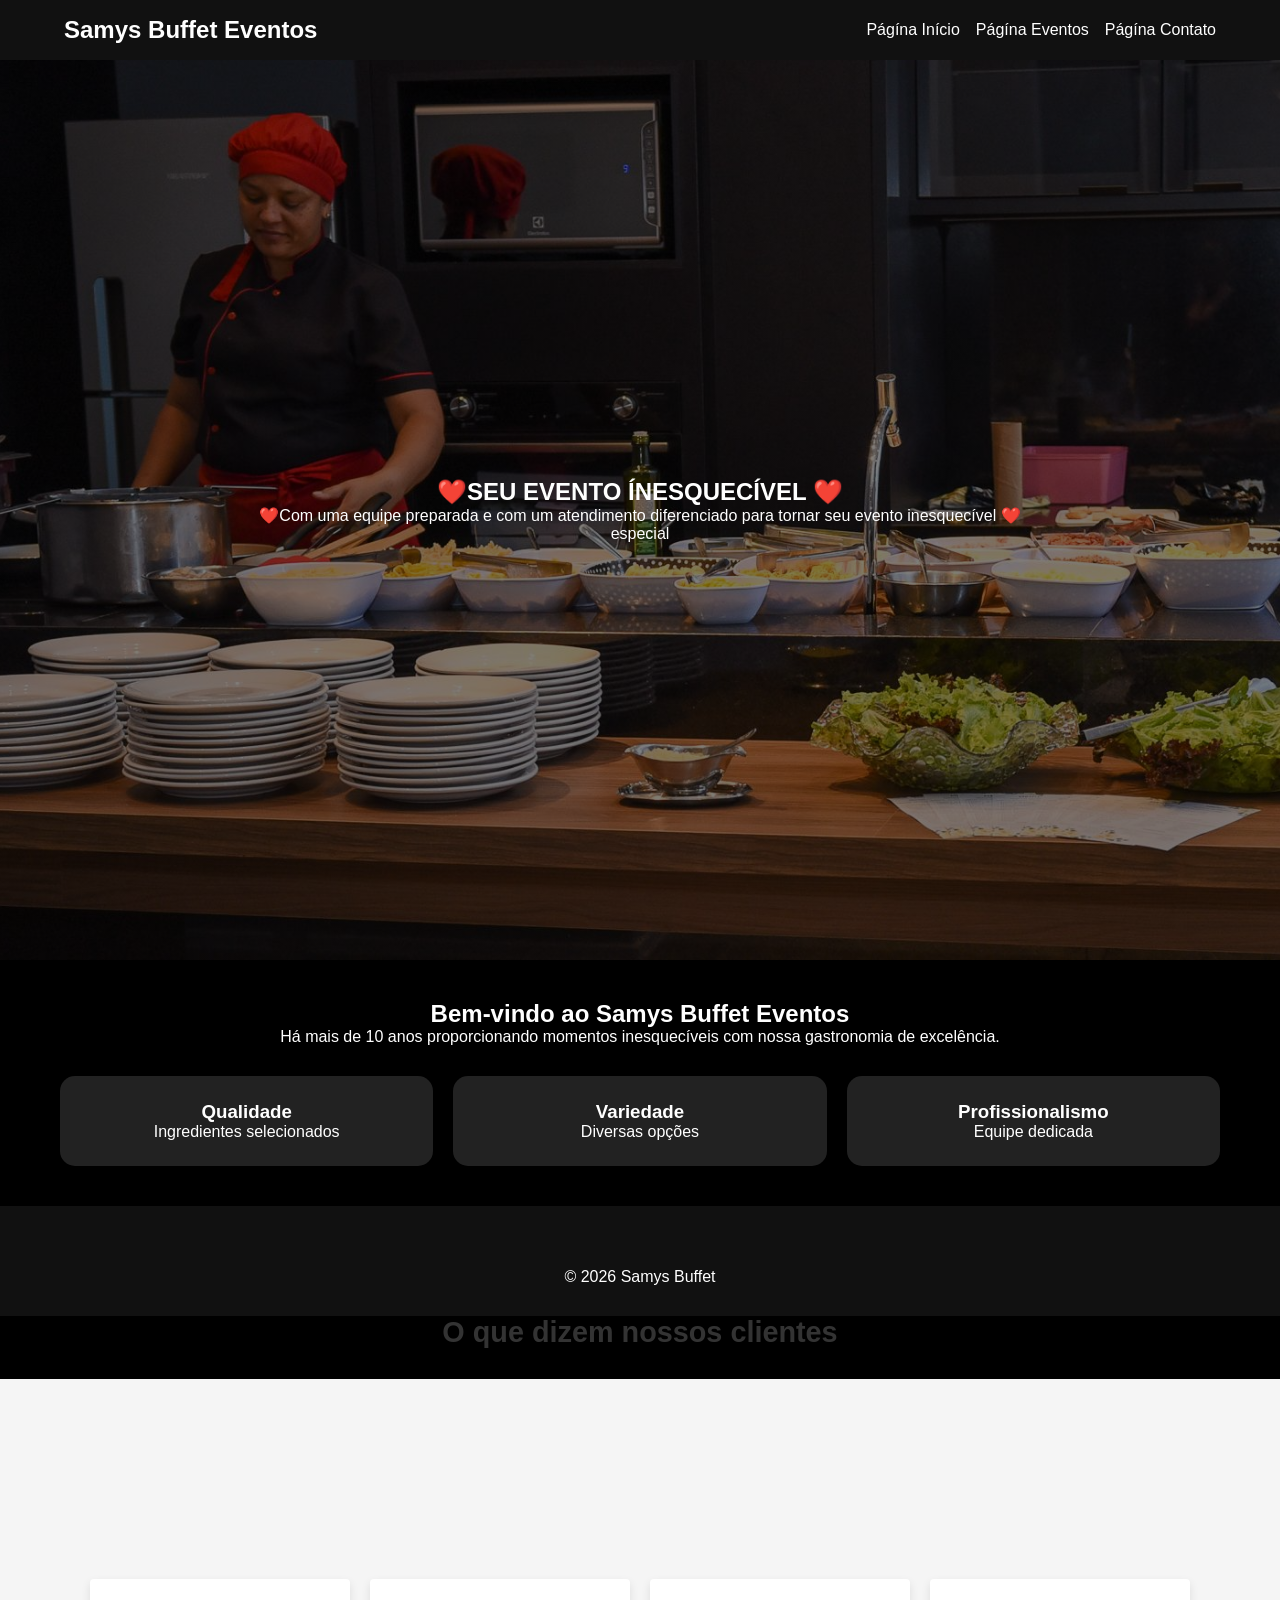
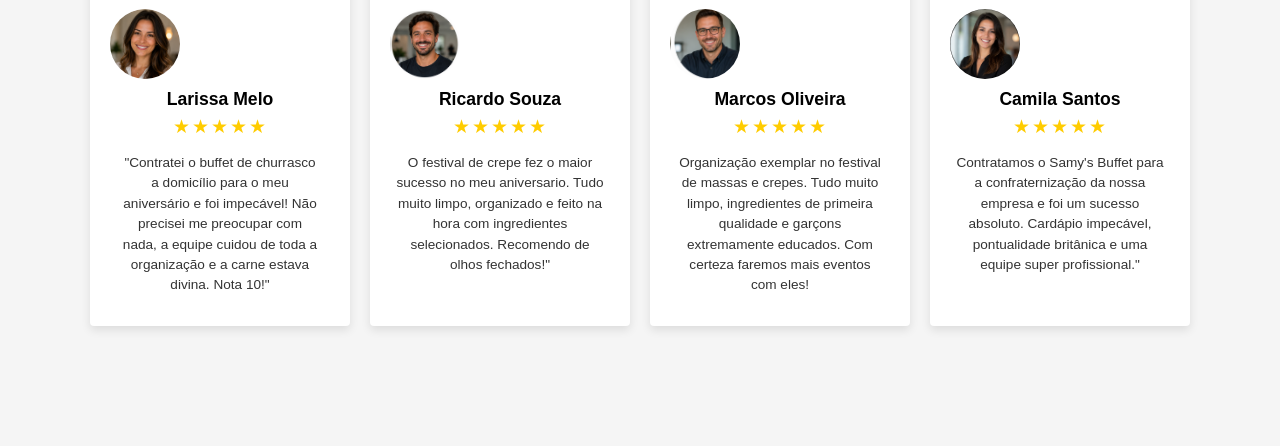
==== index.html @ 2ee200d0 "Ajuste tecnico" ====
<!DOCTYPE html>
<html lang="pt-BR">

<head>
    <meta charset="UTF-8">
    <meta name="viewport" content="width=device-width, initial-scale=1.0">
    <title>Samys Buffet Eventos - Início</title>
    <link rel="stylesheet" href="style.css">
</head>

<body>
    <header>
        <nav class="navbar">
            <div class="logo">
                <h1>Samys Buffet Eventos </h1>
            </div>
            <ul class="nav-links">
                <li><a href="index.html" class="active">Págína Início</a></li>
                <li><a href="servicos.html">Págína Eventos</a></li>
                <li><a href="contato.html">Págína Contato</a></li>
            </ul>
        </nav>
    </header>

    <main>
        <section class="hero">
            <div class="hero-content">
                <h2> ❤️SEU EVENTO ÍNESQUECÍVEL ❤️</h2>
                <p>❤️Com uma equipe preparada e com um atendimento diferenciado para tornar seu evento inesquecível ❤️
                    especial</p>
                <a href="contato.html" class="btn-primary"></a>
            </div>
        </section>

        <section class="about">
            <div class="container">

                <h2>Bem-vindo ao Samys Buffet Eventos</h2>

                <p style="text-align:center;">
                    Há mais de 10 anos proporcionando momentos inesquecíveis
                    com nossa gastronomia de excelência.
                </p>

                <div class="features">

                    <div class="feature">
                        <h3>Qualidade</h3>
                        <p>Ingredientes selecionados</p>
                    </div>

                    <div class="feature">
                        <h3>Variedade</h3>
                        <p>Diversas opções</p>
                    </div>

                    <div class="feature">
                        <h3>Profissionalismo</h3>
                        <p>Equipe dedicada</p>
                    </div>

                </div>

            </div>
        </section>


    </main>

    <footer>
        <div class="footer-content">


            <div class="footer-social">
                <a href="https://instagram.com/samysbuffet"><i class="fab fa-instagram"></i></a>
                <a href="https://wa.me/5511930700984"><i class="fab fa-whatsapp"></i></a>
            </div>
        </div>
        </div>
        <p style="margin-top: 2rem;">&copy; 2026 Samys Buffet</p>
    </footer>
    <section class="secao-depoimentos">
        <section class="secao-depoimentos">

            <!-- Frase alinhada no meio -->
            <h2 class="titulo-depoimentos">O que dizem nossos clientes</h2>

            <div class="container-depoimentos">
                <!-- Aqui dentro ficam os seus cartões (Matuê, Budah, Yunk Vino...) -->
            </div>
        </section>


        <div class="container-depoimentos">
            <!-- Depoimento 1 -->
            <section class="secao-depoimentos">


                <div class="container-depoimentos">
                    <!-- Depoimento 1 -->
                    <section class="secao-depoimentos">
                        <div class="container-depoimentos">

                            <!-- Card 1: Matuê -->
                            <div class="cartao-depoimento">
                                <img src="./image/cliente2 (2).png" alt="Larissa Melo" class="foto-cliente">
                                <p class="nome-cliente">Larissa Melo</p>
                                <div class="estrelas">★★★★★</div>
                                <blockquote>
                                    <blockquote>
                                        "Contratei o buffet de churrasco a domicílio para o meu aniversário e foi
                                        impecável! Não precisei me preocupar com nada, a equipe cuidou de toda a
                                        organização e a carne estava divina. Nota 10!"
                                    </blockquote>

                                </blockquote>
                            </div>

                            <!-- Card 2: Budah -->
                            <div class="cartao-depoimento">
                                <img src="./image/cliente1 (1).png" alt="Ricardo Souza" class="foto-cliente">
                                <p class="nome-cliente">Ricardo Souza</p>
                                <div class="estrelas">★★★★★</div>
                                <blockquote>
                                    O festival de crepe fez o maior sucesso no meu aniversario. Tudo muito limpo,
                                    organizado e feito na hora com ingredientes selecionados. Recomendo de olhos
                                    fechados!"
                                </blockquote>
                            </div>

                            <!-- Card 3: Yunk Vino -->
                            <div class="cartao-depoimento">
                                <img src="./image/cliente3 (3).png" alt="Marcos Oliveira" class="foto-cliente">
                                <p class="nome-cliente">Marcos Oliveira</p>
                                <div class="estrelas">★★★★★</div>
                                <blockquote>
                                    Organização exemplar no festival de massas e crepes. Tudo muito limpo, ingredientes
                                    de primeira qualidade e garçons extremamente educados. Com certeza faremos mais
                                    eventos com eles!
                                </blockquote>
                            </div>

                            <div class="cartao-depoimento">
                                <img src="./image/cliente4 (4).png" alt="Camila Santos" class="foto-cliente">
                                <p class="nome-cliente">Camila Santos</p>
                                <div class="estrelas">★★★★★</div>
                                <blockquote>
                                    Contratamos o Samy's Buffet para a confraternização  da nossa empresa e
                                    foi um sucesso absoluto. Cardápio impecável, pontualidade britânica e uma equipe
                                    super profissional."
                                </blockquote>
                            </div>


                        </div>
                    </section>


</body>

</html>
---- style.css ----
*{
    margin:0;
    padding:0;
    box-sizing:border-box;
}

html, body{
    width:100%;
    overflow-x:hidden;
    font-family:Arial, sans-serif;
    background:#000;
    color:#fff;
}

img{
    max-width:100%;
    height:auto;
    display:block;
}

/* NAVBAR */
.navbar{
    background:#111;
    padding:1rem 5%;
    display:flex;
    justify-content:space-between;
    align-items:center;
    flex-wrap:wrap;
}

.nav-links{
    display:flex;
    gap:1rem;
    list-style:none;
    flex-wrap:wrap;
}

/* HERO */
.hero{
    background:
    linear-gradient(rgba(0,0,0,.5), rgba(0,0,0,.5)),
    url('./img/foto2.jpg');

    background-size:cover;
    background-position:center;

    min-height:100vh;

    display:flex;
    align-items:center;
    justify-content:center;
    text-align:center;
    padding:60px 20px;
}

.hero-content{
    max-width:800px;
}

/* CONTAINER */
.container{
    max-width:1200px;
    margin:auto;
    padding:40px 20px;
    text-align:center;
}

/* FEATURES */
.features{
    display:grid;
    grid-template-columns:repeat(auto-fit, minmax(250px, 1fr));
    gap:20px;
    margin-top:30px;
}

.feature{
    background:#222;
    padding:25px;
    border-radius:15px;
    text-align:center;
    transition:0.3s;
}

.feature:hover{
    transform:translateY(-5px);
}

/* SOCIAL */
.social-section{
    padding:60px 20px;
    text-align:center;
}

/* FOOTER */
footer{
    background:#111;
    padding:30px;
    text-align:center;
}

.footer-content{
    display:grid;
    grid-template-columns:repeat(auto-fit, minmax(200px, 1fr));
    gap:20px;
    max-width:1200px;
    margin:auto;
}
.nav-links a{
    color:#ffffff;
    text-decoration:none;
}

/* quando já visitou o link */
.nav-links a:visited{
    color:#ffffff;
}

/* quando passa o mouse */
.nav-links a:hover{
    color:#bb0505;
}
.social-section a{
    color:#ffffff;
    text-decoration:none;
}

.social-section a:visited{
    color:#ffffff;
}

.social-section a:hover{
    color:#bb0505;
}
/* Container que alinha os 3 cards lado a lado */
.container-depoimentos {
  display: flex;
  justify-content: center;
  gap: 20px;
  flex-wrap: wrap;
  background-color: #f5f5f5; /* Fundo cinza claro igual ao da foto */
  padding: 40px 20px;
}

/* Estilo do Card Branco */
.cartao-depoimento {
  background-color: #ffffff;
  padding: 30px 20px;
  border-radius: 4px;
  box-shadow: 0 4px 10px rgba(0, 0, 0, 0.1); /* Sombra suave ao redor do card */
  width: 260px;
  text-align: center;
  font-family: sans-serif;
}

/* Foto Redonda */
.foto-cliente {
  width: 70px;
  height: 70px;
  border-radius: 50%;
  object-fit: cover;
  margin-bottom: 10px;
}

/* Nome do Cliente */
.nome-cliente {
  font-weight: bold;
  font-size: 1.1rem;
  margin: 5px 0;
  color: #000000;
}

/* Estrelas Amarelas */
.estrelas {
  color: #ffcc00; /* Cor dourada das estrelas */
  font-size: 1.2rem;
  margin-bottom: 15px;
  letter-spacing: 2px;
}

/* Texto do Depoimento */
blockquote {
  font-size: 0.85rem;
  color: #333333;
  line-height: 1.5;
  margin: 0;
  padding: 0 5px;
}
.titulo-depoimentos {
  text-align: center; /* Move o texto para o meio da tela */
  font-family: sans-serif;
  font-size: 1.8rem;
  color: #333333;
  margin-bottom: 30px; /* Cria um espaço entre a frase e os cartões */
}
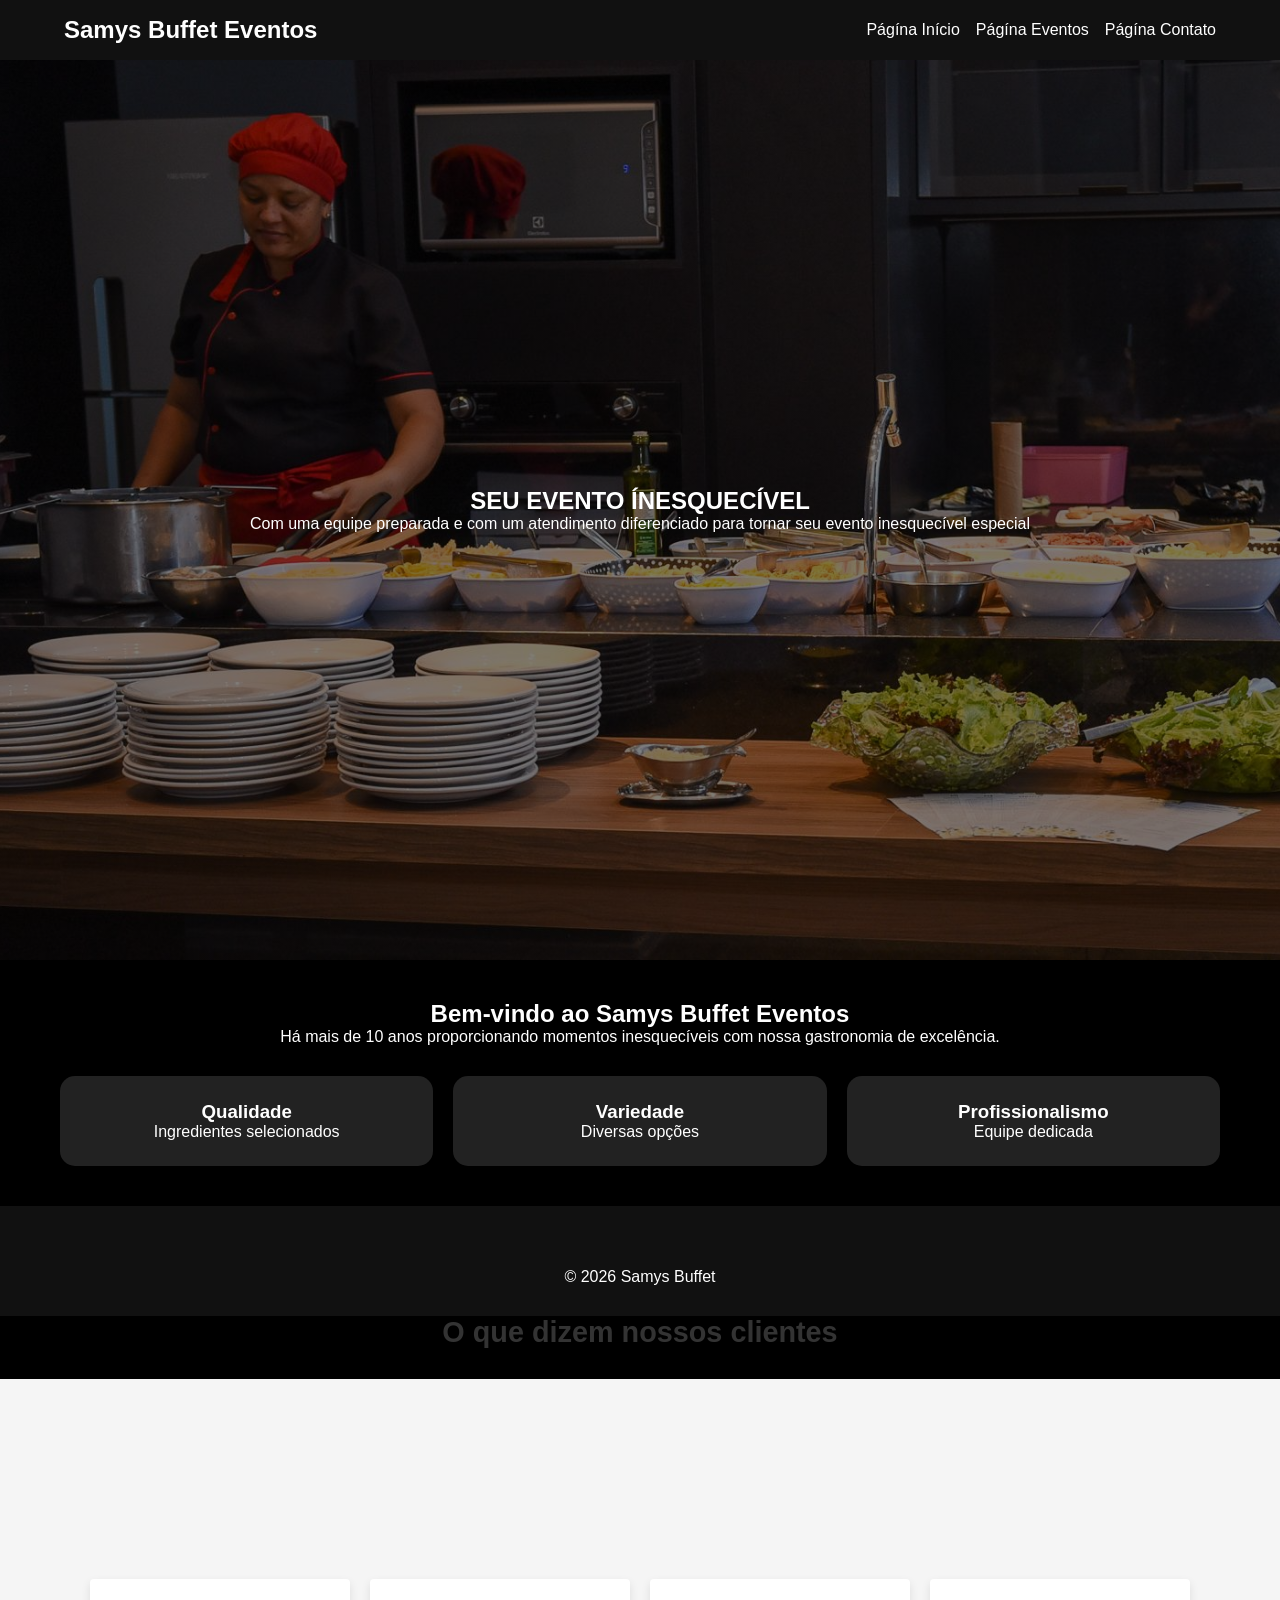
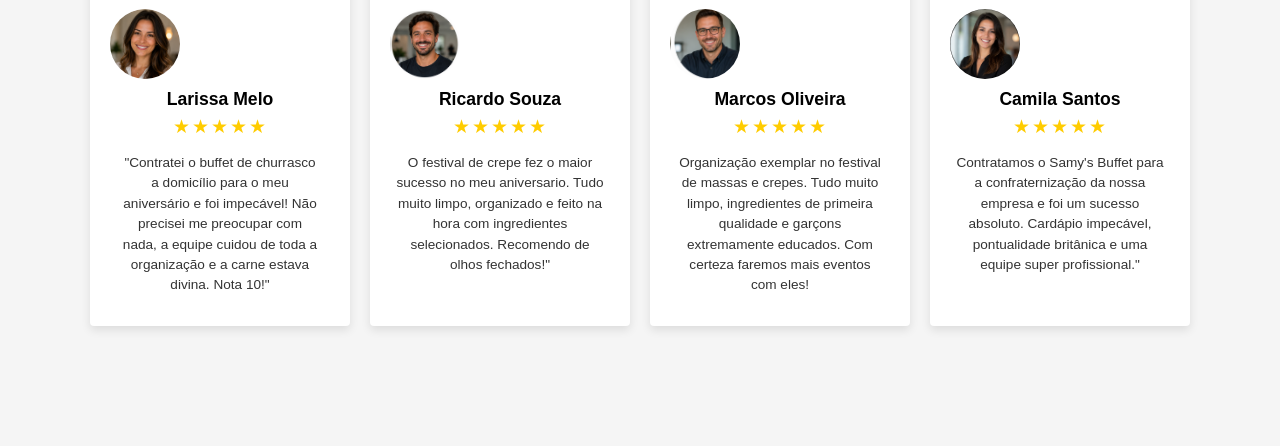
==== commit 087a7f79: "trocando fotos" ====
--- a/index.html
+++ b/index.html
@@ -25,8 +25,8 @@
     <main>
         <section class="hero">
             <div class="hero-content">
-                <h2> ❤️SEU EVENTO ÍNESQUECÍVEL ❤️</h2>
-                <p>❤️Com uma equipe preparada e com um atendimento diferenciado para tornar seu evento inesquecível ❤️
+                <h2> SEU EVENTO ÍNESQUECÍVEL </h2>
+                <p>Com uma equipe preparada e com um atendimento diferenciado para tornar seu evento inesquecível 
                     especial</p>
                 <a href="contato.html" class="btn-primary"></a>
             </div>
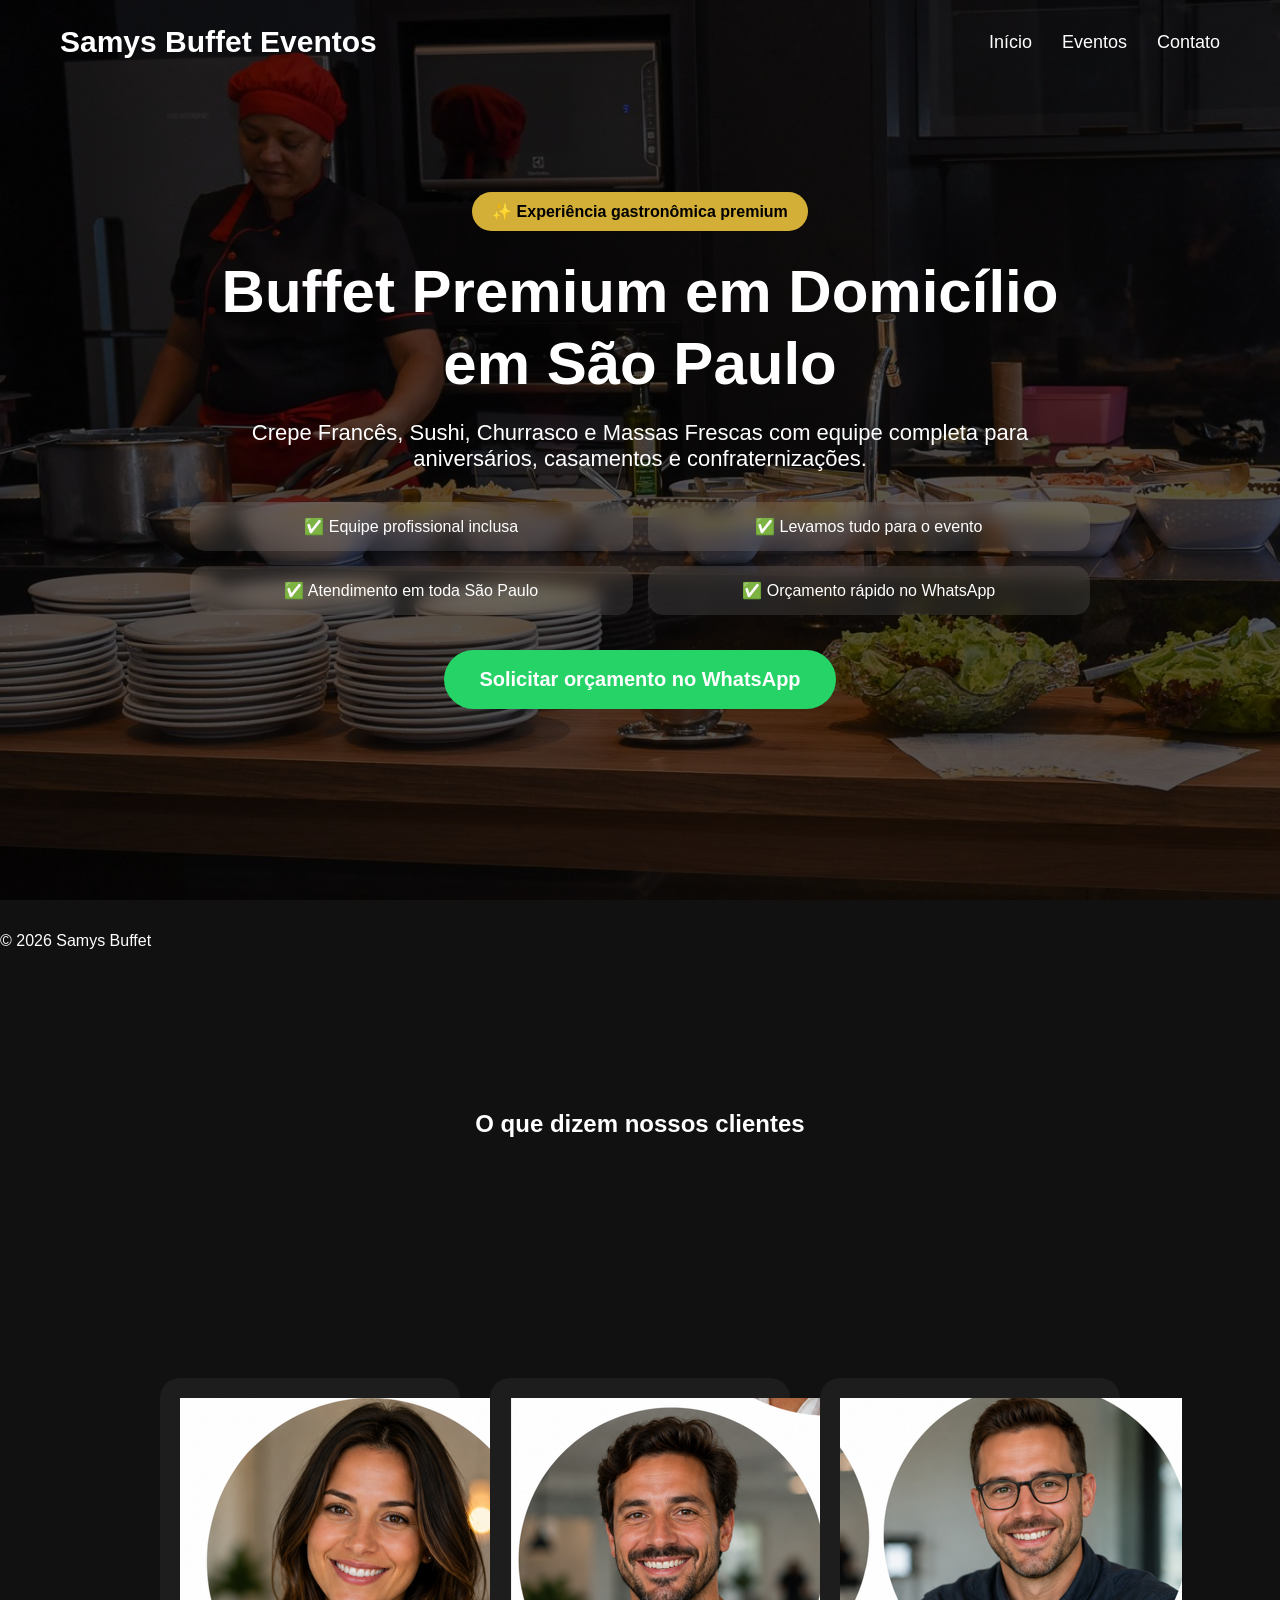
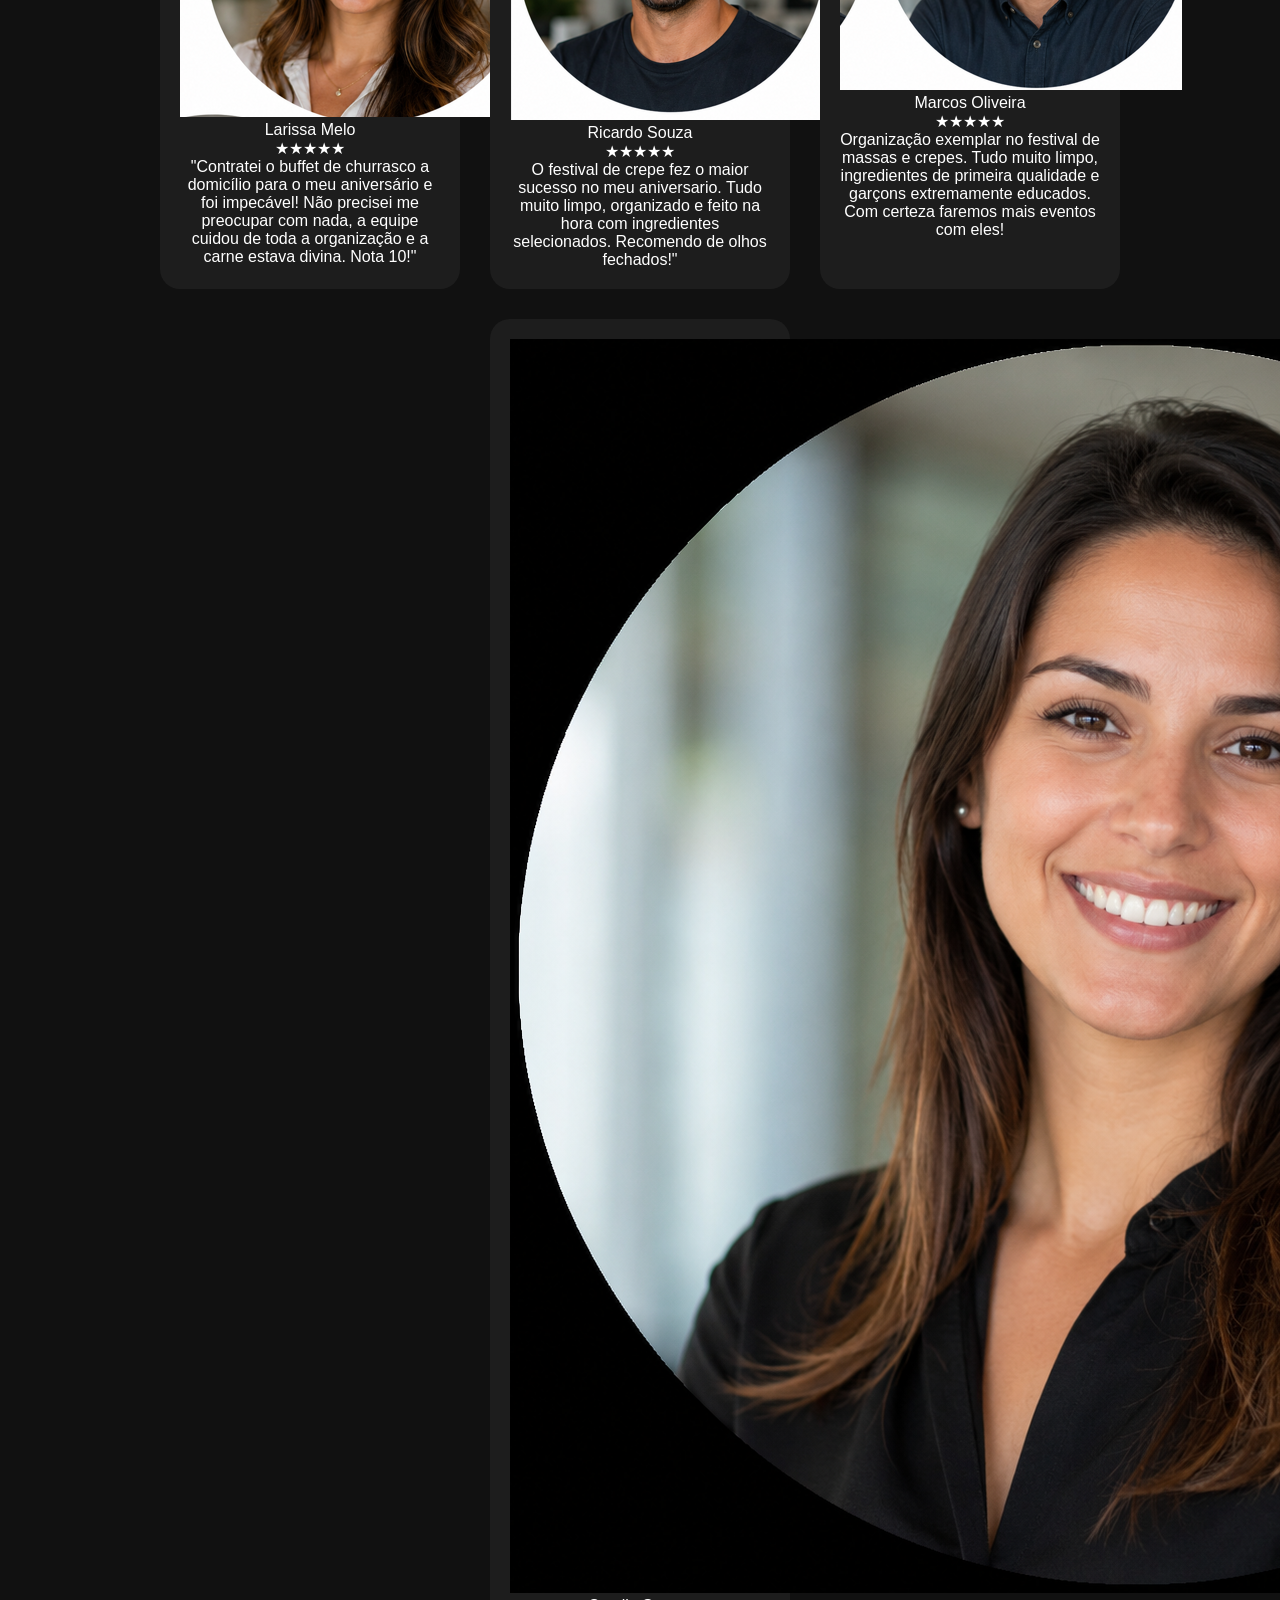
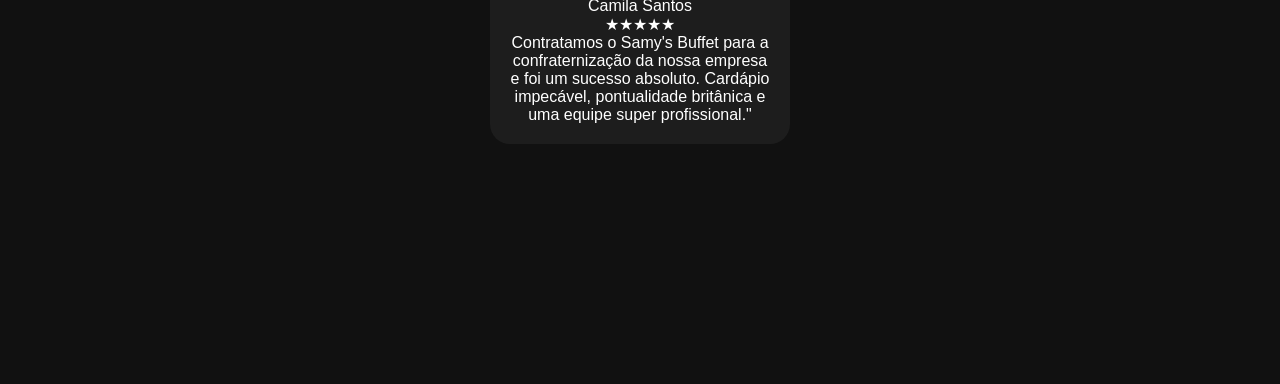
==== commit 4698ae8d: "alteração html" ====
--- a/index.html
+++ b/index.html
@@ -10,74 +10,111 @@
 
 <body>
     <header>
+
         <nav class="navbar">
+
             <div class="logo">
-                <h1>Samys Buffet Eventos </h1>
+                <h1>Samys Buffet Eventos</h1>
             </div>
+
             <ul class="nav-links">
-                <li><a href="index.html" class="active">Págína Início</a></li>
-                <li><a href="servicos.html">Págína Eventos</a></li>
-                <li><a href="contato.html">Págína Contato</a></li>
+
+                <li><a href="index.html">Início</a></li>
+
+                <li><a href="servicos.html">Eventos</a></li>
+
+                <li><a href="contato.html">Contato</a></li>
+
             </ul>
+
         </nav>
+
     </header>
 
-    <main>
-        <section class="hero">
-            <div class="hero-content">
-                <h2> SEU EVENTO ÍNESQUECÍVEL </h2>
-                <p>Com uma equipe preparada e com um atendimento diferenciado para tornar seu evento inesquecível 
-                    especial</p>
-                <a href="contato.html" class="btn-primary"></a>
-            </div>
-        </section>
 
-        <section class="about">
-            <div class="container">
+    <section class="hero">
 
-                <h2>Bem-vindo ao Samys Buffet Eventos</h2>
+        <div class="overlay"></div>
 
-                <p style="text-align:center;">
-                    Há mais de 10 anos proporcionando momentos inesquecíveis
-                    com nossa gastronomia de excelência.
-                </p>
+        <div class="hero-conteudo">
 
-                <div class="features">
+            <span class="topo">
+                ✨ Experiência gastronômica premium
+            </span>
 
-                    <div class="feature">
-                        <h3>Qualidade</h3>
-                        <p>Ingredientes selecionados</p>
-                    </div>
+            <h1>
+                Buffet Premium em Domicílio em São Paulo
+            </h1>
 
-                    <div class="feature">
-                        <h3>Variedade</h3>
-                        <p>Diversas opções</p>
-                    </div>
+            <p>
+                Crepe Francês, Sushi, Churrasco e Massas Frescas com equipe completa para aniversários, casamentos e
+                confraternizações.
+            </p>
 
-                    <div class="feature">
-                        <h3>Profissionalismo</h3>
-                        <p>Equipe dedicada</p>
-                    </div>
+            <div class="beneficios">
 
+                <div class="item">
+                    ✅ Equipe profissional inclusa
+                </div>
+
+                <div class="item">
+                    ✅ Levamos tudo para o evento
+                </div>
+
+                <div class="item">
+                    ✅ Atendimento em toda São Paulo
+                </div>
+
+                <div class="item">
+                    ✅ Orçamento rápido no WhatsApp
                 </div>
 
             </div>
-        </section>
+
+            <a href="https://wa.me/5511930700984" class="btn">
+                Solicitar orçamento no WhatsApp
+            </a>
+
+        </div>
 
 
-    </main>
+        <div class="container">
+
+           
+
+            <div class="features">
+
+              
+                </div>
+
+            </div>
+
+        </div>
+    </section>
+
 
     <footer>
+
         <div class="footer-content">
 
+            <div class="footer-social">
 
-            <div class="footer-social">
-                <a href="https://instagram.com/samysbuffet"><i class="fab fa-instagram"></i></a>
-                <a href="https://wa.me/5511930700984"><i class="fab fa-whatsapp"></i></a>
+                <a href="https://instagram.com/samysbuffet">
+                    <i class="fab fa-instagram"></i>
+                </a>
+
+                <a href="https://wa.me/5511930700984">
+                    <i class="fab fa-whatsapp"></i>
+                </a>
+
             </div>
+
+            <p style="margin-top:2rem;">
+                &copy; 2026 Samys Buffet
+            </p>
+
         </div>
-        </div>
-        <p style="margin-top: 2rem;">&copy; 2026 Samys Buffet</p>
+
     </footer>
     <section class="secao-depoimentos">
         <section class="secao-depoimentos">
@@ -145,7 +182,7 @@
                                 <p class="nome-cliente">Camila Santos</p>
                                 <div class="estrelas">★★★★★</div>
                                 <blockquote>
-                                    Contratamos o Samy's Buffet para a confraternização  da nossa empresa e
+                                    Contratamos o Samy's Buffet para a confraternização da nossa empresa e
                                     foi um sucesso absoluto. Cardápio impecável, pontualidade britânica e uma equipe
                                     super profissional."
                                 </blockquote>
--- a/style.css
+++ b/style.css
@@ -1,194 +1,244 @@
-*{
-    margin:0;
-    padding:0;
-    box-sizing:border-box;
-}
-
-html, body{
-    width:100%;
-    overflow-x:hidden;
-    font-family:Arial, sans-serif;
-    background:#000;
-    color:#fff;
-}
-
-img{
-    max-width:100%;
-    height:auto;
-    display:block;
-}
-
-/* NAVBAR */
-.navbar{
-    background:#111;
-    padding:1rem 5%;
-    display:flex;
-    justify-content:space-between;
-    align-items:center;
-    flex-wrap:wrap;
-}
-
-.nav-links{
-    display:flex;
-    gap:1rem;
-    list-style:none;
-    flex-wrap:wrap;
-}
+* {
+    margin: 0;
+    padding: 0;
+    box-sizing: border-box;
+    font-family: Arial, sans-serif;
+}
+
+body {
+    background: #111;
+    color: white;
+    overflow-x: hidden;
+}
+
+/* MENU */
+
+.navbar {
+
+    position: absolute;
+
+    top: 0;
+    left: 0;
+
+    width: 100%;
+
+    display: flex;
+
+    justify-content: space-between;
+
+    align-items: center;
+
+    padding: 25px 60px;
+
+    z-index: 100;
+
+}
+
+.logo h1 {
+
+    color: white;
+
+    font-size: 30px;
+
+}
+
+.nav-links {
+
+    display: flex;
+
+    list-style: none;
+
+}
+
+.nav-links li {
+
+    margin-left: 30px;
+
+}
+
+.nav-links a {
+
+    color: white;
+
+    text-decoration: none;
+
+    font-size: 18px;
+
+    transition: .3s;
+
+}
+
+.nav-links a:hover {
+
+    color: #d4af37;
+
+}
+
 
 /* HERO */
-.hero{
-    background:
-    linear-gradient(rgba(0,0,0,.5), rgba(0,0,0,.5)),
-    url('./img/foto2.jpg');
-
-    background-size:cover;
-    background-position:center;
-
-    min-height:100vh;
-
-    display:flex;
-    align-items:center;
-    justify-content:center;
-    text-align:center;
-    padding:60px 20px;
-}
-
-.hero-content{
-    max-width:800px;
-}
-
-/* CONTAINER */
-.container{
-    max-width:1200px;
-    margin:auto;
-    padding:40px 20px;
-    text-align:center;
-}
-
-/* FEATURES */
-.features{
-    display:grid;
-    grid-template-columns:repeat(auto-fit, minmax(250px, 1fr));
-    gap:20px;
-    margin-top:30px;
-}
-
-.feature{
-    background:#222;
-    padding:25px;
-    border-radius:15px;
-    text-align:center;
-    transition:0.3s;
-}
-
-.feature:hover{
-    transform:translateY(-5px);
-}
-
-/* SOCIAL */
-.social-section{
-    padding:60px 20px;
-    text-align:center;
-}
-
-/* FOOTER */
-footer{
-    background:#111;
-    padding:30px;
-    text-align:center;
-}
-
-.footer-content{
-    display:grid;
-    grid-template-columns:repeat(auto-fit, minmax(200px, 1fr));
-    gap:20px;
-    max-width:1200px;
-    margin:auto;
-}
-.nav-links a{
-    color:#ffffff;
-    text-decoration:none;
-}
-
-/* quando já visitou o link */
-.nav-links a:visited{
-    color:#ffffff;
-}
-
-/* quando passa o mouse */
-.nav-links a:hover{
-    color:#bb0505;
-}
-.social-section a{
-    color:#ffffff;
-    text-decoration:none;
-}
-
-.social-section a:visited{
-    color:#ffffff;
-}
-
-.social-section a:hover{
-    color:#bb0505;
-}
-/* Container que alinha os 3 cards lado a lado */
+
+.hero {
+
+    height: 100vh;
+
+    background: url("./img/foto2.jpg");
+
+    background-size: cover;
+
+    background-position: center;
+
+    position: relative;
+
+    display: flex;
+
+    align-items: center;
+
+    justify-content: center;
+
+    text-align: center;
+
+    padding: 20px;
+
+}
+
+.overlay {
+
+    position: absolute;
+
+    top: 0;
+    left: 0;
+
+    width: 100%;
+    height: 100%;
+
+    background: rgba(0, 0, 0, .65);
+
+}
+
+.hero-conteudo {
+
+    position: relative;
+
+    z-index: 2;
+
+    max-width: 900px;
+
+    margin: auto;
+
+    color: white;
+
+}
+
+.topo {
+
+    background: #d4af37;
+
+    padding: 10px 20px;
+
+    border-radius: 30px;
+
+    display: inline-block;
+
+    margin-bottom: 25px;
+
+    color: black;
+
+    font-weight: bold;
+
+}
+
+.hero h1 {
+
+    font-size: 60px;
+
+    margin-bottom: 20px;
+
+    line-height: 1.2;
+
+}
+
+.hero p {
+
+    font-size: 22px;
+
+    margin-bottom: 30px;
+
+}
+
+.beneficios {
+
+    display: grid;
+
+    grid-template-columns: repeat(2, 1fr);
+
+    gap: 15px;
+
+    margin-bottom: 35px;
+
+}
+
+.item {
+
+    background: rgba(255, 255, 255, .1);
+
+    padding: 15px;
+
+    border-radius: 15px;
+
+    backdrop-filter: blur(8px);
+
+}
+
+.btn {
+
+    display: inline-block;
+
+    background: #25D366;
+
+    padding: 18px 35px;
+
+    color: white;
+
+    text-decoration: none;
+
+    border-radius: 50px;
+
+    font-weight: bold;
+
+    font-size: 20px;
+
+}
+
+/* DEPOIMENTOS */
+
+.secao-depoimentos {
+
+    padding: 80px 40px;
+
+    text-align: center;
+
+}
+
 .container-depoimentos {
-  display: flex;
-  justify-content: center;
-  gap: 20px;
-  flex-wrap: wrap;
-  background-color: #f5f5f5; /* Fundo cinza claro igual ao da foto */
-  padding: 40px 20px;
-}
-
-/* Estilo do Card Branco */
+
+    display: flex;
+
+    justify-content: center;
+
+    gap: 30px;
+
+    flex-wrap: wrap;
+
+}
+
 .cartao-depoimento {
-  background-color: #ffffff;
-  padding: 30px 20px;
-  border-radius: 4px;
-  box-shadow: 0 4px 10px rgba(0, 0, 0, 0.1); /* Sombra suave ao redor do card */
-  width: 260px;
-  text-align: center;
-  font-family: sans-serif;
-}
-
-/* Foto Redonda */
-.foto-cliente {
-  width: 70px;
-  height: 70px;
-  border-radius: 50%;
-  object-fit: cover;
-  margin-bottom: 10px;
-}
-
-/* Nome do Cliente */
-.nome-cliente {
-  font-weight: bold;
-  font-size: 1.1rem;
-  margin: 5px 0;
-  color: #000000;
-}
-
-/* Estrelas Amarelas */
-.estrelas {
-  color: #ffcc00; /* Cor dourada das estrelas */
-  font-size: 1.2rem;
-  margin-bottom: 15px;
-  letter-spacing: 2px;
-}
-
-/* Texto do Depoimento */
-blockquote {
-  font-size: 0.85rem;
-  color: #333333;
-  line-height: 1.5;
-  margin: 0;
-  padding: 0 5px;
-}
-.titulo-depoimentos {
-  text-align: center; /* Move o texto para o meio da tela */
-  font-family: sans-serif;
-  font-size: 1.8rem;
-  color: #333333;
-  margin-bottom: 30px; /* Cria um espaço entre a frase e os cartões */
-}
+
+    width: 300px;
+
+    padding: 20px;
+
+    background: #1d1d1d;
+
+    border-radius: 20px;
+
+}
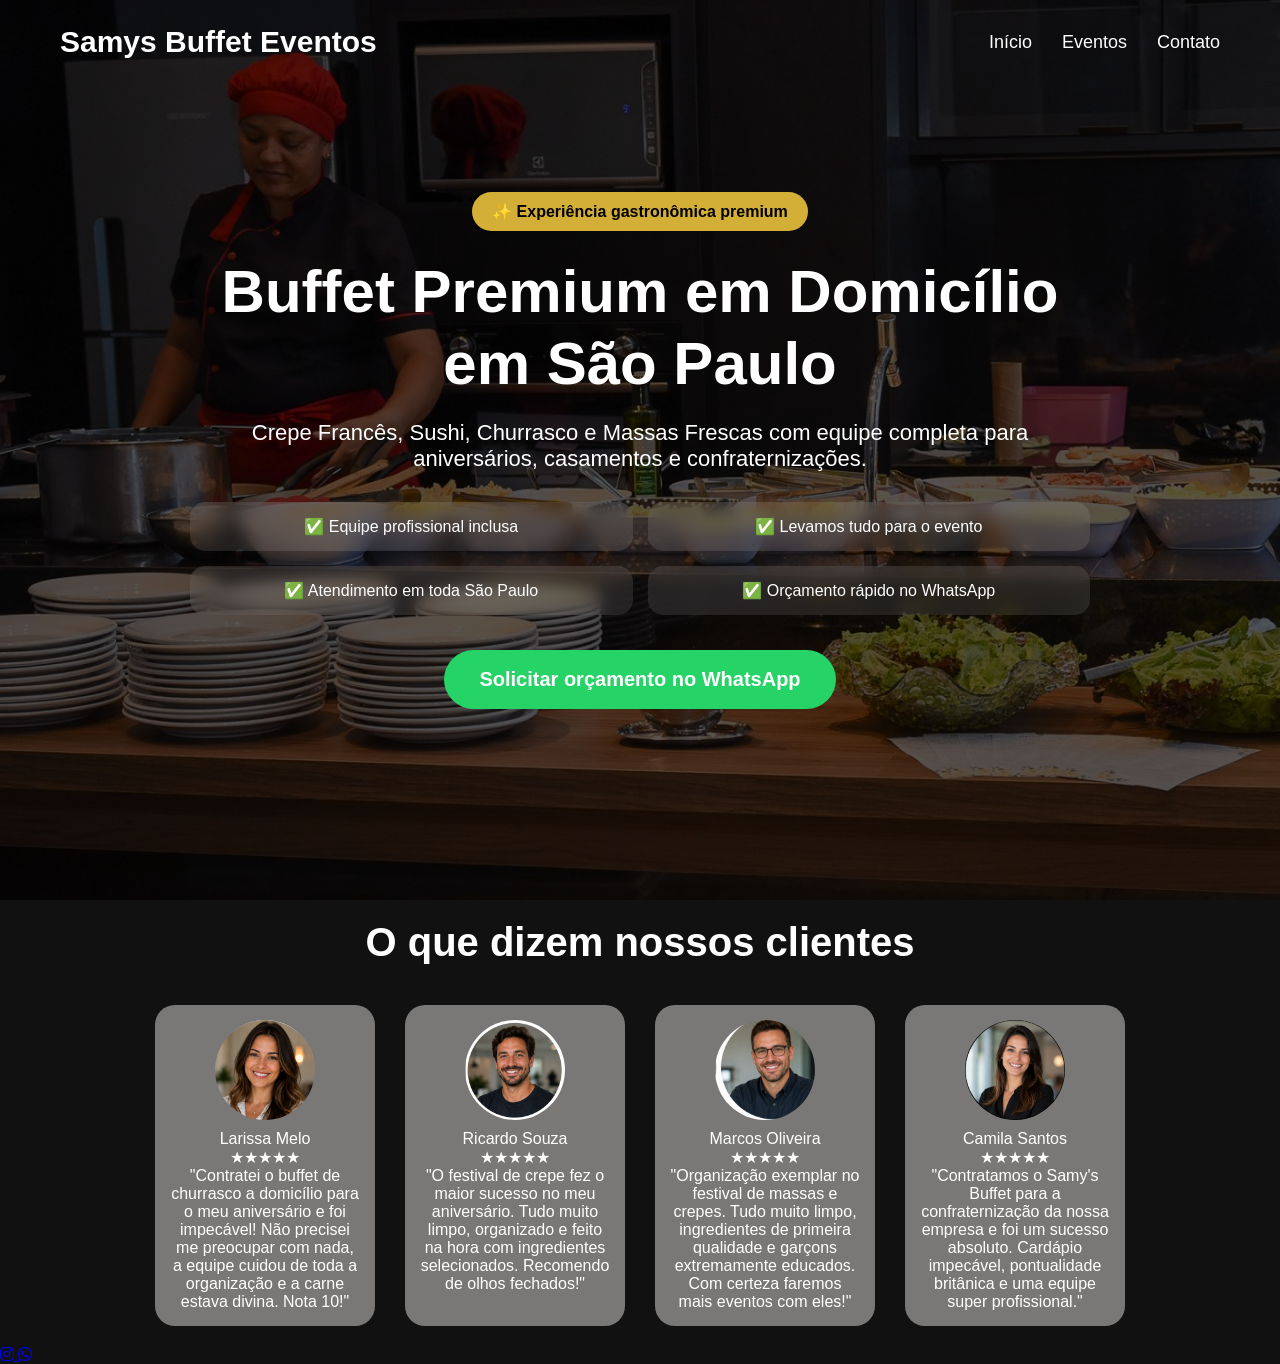
==== commit f451de97: "reformulei html" ====
--- a/index.html
+++ b/index.html
@@ -6,193 +6,113 @@
     <meta name="viewport" content="width=device-width, initial-scale=1.0">
     <title>Samys Buffet Eventos - Início</title>
     <link rel="stylesheet" href="style.css">
+    <link rel="stylesheet" href="https://cdnjs.cloudflare.com/ajax/libs/font-awesome/6.0.0-beta3/css/all.min.css">
 </head>
 
 <body>
     <header>
-
         <nav class="navbar">
-
             <div class="logo">
                 <h1>Samys Buffet Eventos</h1>
             </div>
-
             <ul class="nav-links">
-
                 <li><a href="index.html">Início</a></li>
-
                 <li><a href="servicos.html">Eventos</a></li>
-
                 <li><a href="contato.html">Contato</a></li>
-
             </ul>
-
         </nav>
-
     </header>
 
-
     <section class="hero">
-
         <div class="overlay"></div>
-
         <div class="hero-conteudo">
-
             <span class="topo">
                 ✨ Experiência gastronômica premium
             </span>
-
             <h1>
                 Buffet Premium em Domicílio em São Paulo
             </h1>
-
             <p>
                 Crepe Francês, Sushi, Churrasco e Massas Frescas com equipe completa para aniversários, casamentos e
                 confraternizações.
             </p>
-
             <div class="beneficios">
-
                 <div class="item">
                     ✅ Equipe profissional inclusa
                 </div>
-
                 <div class="item">
                     ✅ Levamos tudo para o evento
                 </div>
-
                 <div class="item">
                     ✅ Atendimento em toda São Paulo
                 </div>
-
                 <div class="item">
                     ✅ Orçamento rápido no WhatsApp
                 </div>
-
             </div>
-
             <a href="https://wa.me/5511930700984" class="btn">
                 Solicitar orçamento no WhatsApp
             </a>
-
-        </div>
-
-
-        <div class="container">
-
-           
-
-            <div class="features">
-
-              
-                </div>
-
-            </div>
-
         </div>
     </section>
 
+    <section class="secao-depoimentos">
+        <h2 class="titulo-depoimentos">O que dizem nossos clientes</h2>
+        <div class="container-depoimentos">
+            <!-- Card 1 -->
+            <div class="cartao-depoimento">
+                <img src="./image/cliente2 (2).png" alt="Larissa Melo" class="foto-cliente">
+                <p class="nome-cliente">Larissa Melo</p>
+                <div class="estrelas">★★★★★</div>
+                <blockquote>
+                    "Contratei o buffet de churrasco a domicílio para o meu aniversário e foi impecável! Não precisei me preocupar com nada, a equipe cuidou de toda a organização e a carne estava divina. Nota 10!"
+                </blockquote>
+            </div>
+
+            <!-- Card 2 -->
+            <div class="cartao-depoimento">
+                <img src="./image/cliente1 (1).png" alt="Ricardo Souza" class="foto-cliente">
+                <p class="nome-cliente">Ricardo Souza</p>
+                <div class="estrelas">★★★★★</div>
+                <blockquote>
+                    "O festival de crepe fez o maior sucesso no meu aniversário. Tudo muito limpo, organizado e feito na hora com ingredientes selecionados. Recomendo de olhos fechados!"
+                </blockquote>
+            </div>
+
+            <!-- Card 3 -->
+            <div class="cartao-depoimento">
+                <img src="./image/cliente3 (3).png" alt="Marcos Oliveira" class="foto-cliente">
+                <p class="nome-cliente">Marcos Oliveira</p>
+                <div class="estrelas">★★★★★</div>
+                <blockquote>
+                    "Organização exemplar no festival de massas e crepes. Tudo muito limpo, ingredientes de primeira qualidade e garçons extremamente educados. Com certeza faremos mais eventos com eles!"
+                </blockquote>
+            </div>
+
+            <!-- Card 4 -->
+            <div class="cartao-depoimento">
+                <img src="./image/cliente4 (4).png" alt="Camila Santos" class="foto-cliente">
+                <p class="nome-cliente">Camila Santos</p>
+                <div class="estrelas">★★★★★</div>
+                <blockquote>
+                    "Contratamos o Samy's Buffet para a confraternização da nossa empresa e foi um sucesso absoluto. Cardápio impecável, pontualidade britânica e uma equipe super profissional."
+                </blockquote>
+            </div>
+        </div>
+    </section>
 
     <footer>
-
         <div class="footer-content">
-
             <div class="footer-social">
-
                 <a href="https://instagram.com/samysbuffet">
                     <i class="fab fa-instagram"></i>
                 </a>
-
                 <a href="https://wa.me/5511930700984">
                     <i class="fab fa-whatsapp"></i>
                 </a>
-
             </div>
-
-            <p style="margin-top:2rem;">
-                &copy; 2026 Samys Buffet
-            </p>
-
         </div>
-
     </footer>
-    <section class="secao-depoimentos">
-        <section class="secao-depoimentos">
-
-            <!-- Frase alinhada no meio -->
-            <h2 class="titulo-depoimentos">O que dizem nossos clientes</h2>
-
-            <div class="container-depoimentos">
-                <!-- Aqui dentro ficam os seus cartões (Matuê, Budah, Yunk Vino...) -->
-            </div>
-        </section>
-
-
-        <div class="container-depoimentos">
-            <!-- Depoimento 1 -->
-            <section class="secao-depoimentos">
-
-
-                <div class="container-depoimentos">
-                    <!-- Depoimento 1 -->
-                    <section class="secao-depoimentos">
-                        <div class="container-depoimentos">
-
-                            <!-- Card 1: Matuê -->
-                            <div class="cartao-depoimento">
-                                <img src="./image/cliente2 (2).png" alt="Larissa Melo" class="foto-cliente">
-                                <p class="nome-cliente">Larissa Melo</p>
-                                <div class="estrelas">★★★★★</div>
-                                <blockquote>
-                                    <blockquote>
-                                        "Contratei o buffet de churrasco a domicílio para o meu aniversário e foi
-                                        impecável! Não precisei me preocupar com nada, a equipe cuidou de toda a
-                                        organização e a carne estava divina. Nota 10!"
-                                    </blockquote>
-
-                                </blockquote>
-                            </div>
-
-                            <!-- Card 2: Budah -->
-                            <div class="cartao-depoimento">
-                                <img src="./image/cliente1 (1).png" alt="Ricardo Souza" class="foto-cliente">
-                                <p class="nome-cliente">Ricardo Souza</p>
-                                <div class="estrelas">★★★★★</div>
-                                <blockquote>
-                                    O festival de crepe fez o maior sucesso no meu aniversario. Tudo muito limpo,
-                                    organizado e feito na hora com ingredientes selecionados. Recomendo de olhos
-                                    fechados!"
-                                </blockquote>
-                            </div>
-
-                            <!-- Card 3: Yunk Vino -->
-                            <div class="cartao-depoimento">
-                                <img src="./image/cliente3 (3).png" alt="Marcos Oliveira" class="foto-cliente">
-                                <p class="nome-cliente">Marcos Oliveira</p>
-                                <div class="estrelas">★★★★★</div>
-                                <blockquote>
-                                    Organização exemplar no festival de massas e crepes. Tudo muito limpo, ingredientes
-                                    de primeira qualidade e garçons extremamente educados. Com certeza faremos mais
-                                    eventos com eles!
-                                </blockquote>
-                            </div>
-
-                            <div class="cartao-depoimento">
-                                <img src="./image/cliente4 (4).png" alt="Camila Santos" class="foto-cliente">
-                                <p class="nome-cliente">Camila Santos</p>
-                                <div class="estrelas">★★★★★</div>
-                                <blockquote>
-                                    Contratamos o Samy's Buffet para a confraternização da nossa empresa e
-                                    foi um sucesso absoluto. Cardápio impecável, pontualidade britânica e uma equipe
-                                    super profissional."
-                                </blockquote>
-                            </div>
-
-
-                        </div>
-                    </section>
-
-
 </body>
 
 </html>
--- a/style.css
+++ b/style.css
@@ -213,7 +213,7 @@
 
 .secao-depoimentos {
 
-    padding: 80px 40px;
+    padding: 20px 0px;
 
     text-align: center;
 
@@ -230,15 +230,136 @@
     flex-wrap: wrap;
 
 }
-
-.cartao-depoimento {
-
-    width: 300px;
-
-    padding: 20px;
-
-    background: #1d1d1d;
-
-    border-radius: 20px;
-
-}
+.titulo-depoimentos{
+
+font-size:40px;
+
+margin-bottom:40px;
+
+}
+
+.cartao-depoimento{
+
+width:220px;
+
+padding:15px;
+
+background:#797876;
+
+border-radius:20px;
+
+text-align:center;
+
+}
+/* celular - depoimentos */
+/* FOTO CLIENTE */
+
+.foto-cliente{
+
+width:100px;
+
+height:100px;
+
+border-radius:50%;
+
+object-fit:cover;
+
+display:block;
+
+margin:0 auto 10px;
+
+}
+
+/* CELULAR */
+
+/* ========== CORREÇÕES PARA CELULAR ========== */
+@media (max-width: 768px) {
+    /* MENU RESPONSIVO */
+    .navbar {
+        flex-direction: column;
+        padding: 20px 20px;
+        background: rgba(0, 0, 0, 0.8);
+        position: fixed;
+        top: 0;
+    }
+
+    .logo h1 {
+        font-size: 24px;
+        margin-bottom: 10px;
+    }
+
+    .nav-links {
+        flex-wrap: wrap;
+        justify-content: center;
+        gap: 15px;
+    }
+
+    .nav-links li {
+        margin-left: 0;
+    }
+
+    .nav-links a {
+        font-size: 14px;
+    }
+
+    /* HERO - AJUSTE PARA TELA PEQUENA */
+    .hero {
+        height: auto;
+        min-height: 100vh;
+        padding-top: 140px;
+        padding-bottom: 60px;
+    }
+
+    .hero h1 {
+        font-size: 32px;
+    }
+
+    .hero p {
+        font-size: 16px;
+    }
+
+    .topo {
+        font-size: 12px;
+        padding: 6px 15px;
+    }
+
+    /* BENEFÍCIOS - UMA COLUNA NO CELULAR */
+    .beneficios {
+        grid-template-columns: 1fr;
+        gap: 12px;
+    }
+
+    .item {
+        padding: 12px;
+        font-size: 14px;
+    }
+
+    .btn {
+        padding: 14px 25px;
+        font-size: 18px;
+    }
+
+    /* AJUSTE GERAL DO CONTEÚDO HERO */
+    .hero-conteudo {
+        padding: 0 15px;
+    }
+}
+
+/* Para telas MUITO pequenas (celulares antigos) */
+@media (max-width: 480px) {
+    .hero h1 {
+        font-size: 26px;
+    }
+
+    .hero p {
+        font-size: 14px;
+    }
+
+    .navbar {
+        padding: 15px;
+    }
+
+    .logo h1 {
+        font-size: 20px;
+    }
+}
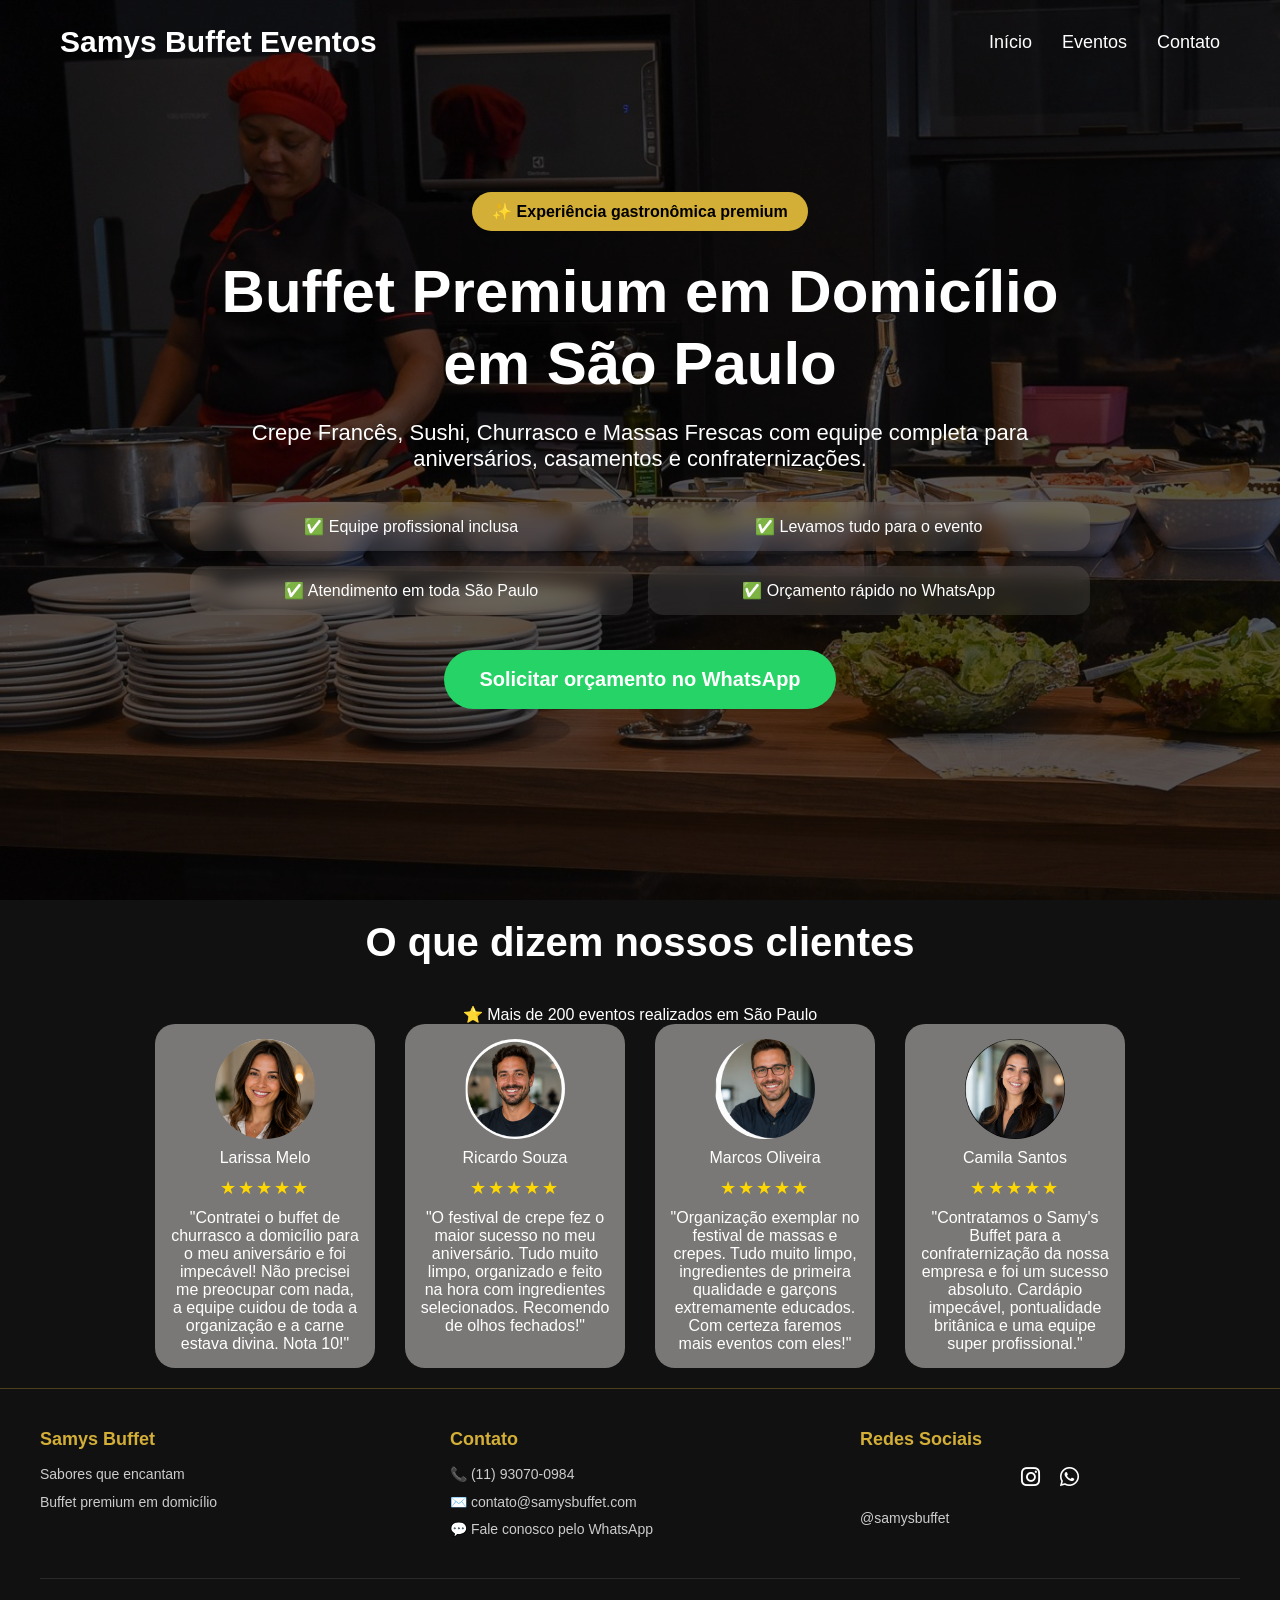
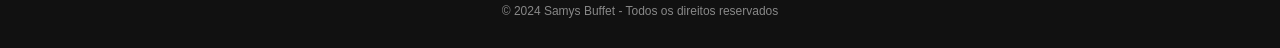
==== commit 3f2f02d0: "edição html" ====
--- a/index.html
+++ b/index.html
@@ -6,6 +6,7 @@
     <meta name="viewport" content="width=device-width, initial-scale=1.0">
     <title>Samys Buffet Eventos - Início</title>
     <link rel="stylesheet" href="style.css">
+    <link rel="stylesheet" href="https://cdnjs.cloudflare.com/ajax/libs/font-awesome/6.0.0-beta3/css/all.min.css">
     <link rel="stylesheet" href="https://cdnjs.cloudflare.com/ajax/libs/font-awesome/6.0.0-beta3/css/all.min.css">
 </head>
 
@@ -58,14 +59,16 @@
 
     <section class="secao-depoimentos">
         <h2 class="titulo-depoimentos">O que dizem nossos clientes</h2>
+        <a>⭐ Mais de 200 eventos realizados em São Paulo </a>
         <div class="container-depoimentos">
-            <!-- Card 1 -->
+        
             <div class="cartao-depoimento">
                 <img src="./image/cliente2 (2).png" alt="Larissa Melo" class="foto-cliente">
                 <p class="nome-cliente">Larissa Melo</p>
                 <div class="estrelas">★★★★★</div>
                 <blockquote>
-                    "Contratei o buffet de churrasco a domicílio para o meu aniversário e foi impecável! Não precisei me preocupar com nada, a equipe cuidou de toda a organização e a carne estava divina. Nota 10!"
+                    "Contratei o buffet de churrasco a domicílio para o meu aniversário e foi impecável! Não precisei me
+                    preocupar com nada, a equipe cuidou de toda a organização e a carne estava divina. Nota 10!"
                 </blockquote>
             </div>
 
@@ -75,7 +78,8 @@
                 <p class="nome-cliente">Ricardo Souza</p>
                 <div class="estrelas">★★★★★</div>
                 <blockquote>
-                    "O festival de crepe fez o maior sucesso no meu aniversário. Tudo muito limpo, organizado e feito na hora com ingredientes selecionados. Recomendo de olhos fechados!"
+                    "O festival de crepe fez o maior sucesso no meu aniversário. Tudo muito limpo, organizado e feito na
+                    hora com ingredientes selecionados. Recomendo de olhos fechados!"
                 </blockquote>
             </div>
 
@@ -85,7 +89,8 @@
                 <p class="nome-cliente">Marcos Oliveira</p>
                 <div class="estrelas">★★★★★</div>
                 <blockquote>
-                    "Organização exemplar no festival de massas e crepes. Tudo muito limpo, ingredientes de primeira qualidade e garçons extremamente educados. Com certeza faremos mais eventos com eles!"
+                    "Organização exemplar no festival de massas e crepes. Tudo muito limpo, ingredientes de primeira
+                    qualidade e garçons extremamente educados. Com certeza faremos mais eventos com eles!"
                 </blockquote>
             </div>
 
@@ -95,24 +100,48 @@
                 <p class="nome-cliente">Camila Santos</p>
                 <div class="estrelas">★★★★★</div>
                 <blockquote>
-                    "Contratamos o Samy's Buffet para a confraternização da nossa empresa e foi um sucesso absoluto. Cardápio impecável, pontualidade britânica e uma equipe super profissional."
+                    "Contratamos o Samy's Buffet para a confraternização da nossa empresa e foi um sucesso absoluto.
+                    Cardápio impecável, pontualidade britânica e uma equipe super profissional."
                 </blockquote>
             </div>
         </div>
     </section>
 
-    <footer>
-        <div class="footer-content">
-            <div class="footer-social">
-                <a href="https://instagram.com/samysbuffet">
-                    <i class="fab fa-instagram"></i>
-                </a>
-                <a href="https://wa.me/5511930700984">
-                    <i class="fab fa-whatsapp"></i>
-                </a>
+   <footer>
+    <div class="footer-content">
+        <div class="footer-info">
+            <div class="footer-coluna">
+                <h3>Samys Buffet</h3>
+                <p>Sabores que encantam</p>
+                <p>Buffet premium em domicílio</p>
+            </div>
+            
+            <div class="footer-coluna">
+                <h3>Contato</h3>
+                <p>📞 (11) 93070-0984</p>
+                <p>✉️ contato@samysbuffet.com</p>
+                <p>💬 Fale conosco pelo WhatsApp</p>
+            </div>
+            
+            <div class="footer-coluna">
+                <h3>Redes Sociais</h3>
+                <div class="footer-social">
+                    <a href="https://instagram.com/samysbuffet" target="_blank">
+                        <i class="fab fa-instagram"></i>
+                    </a>
+                    <a href="https://wa.me/5511930700984" target="_blank">
+                        <i class="fab fa-whatsapp"></i>
+                    </a>
+                </div>
+                <p style="margin-top: 10px;">@samysbuffet</p>
             </div>
         </div>
-    </footer>
+        
+        <div class="footer-copyright">
+            <p>© 2024 Samys Buffet - Todos os direitos reservados</p>
+        </div>
+    </div>
+</footer>
 </body>
 
 </html>
--- a/style.css
+++ b/style.css
@@ -362,4 +362,429 @@
     .logo h1 {
         font-size: 20px;
     }
-}+}
+/* ========== RODAPÉ COM ÍCONES ========== */
+footer {
+    background: #111;
+    padding: 30px 20px;
+    text-align: center;
+    border-top: 1px solid rgba(212, 175, 55, 0.3);
+}
+
+.footer-social {
+    display: flex;
+    justify-content: center;
+    gap: 30px;
+}
+
+.footer-social a {
+    color: white;
+    font-size: 28px;
+    transition: all 0.3s ease;
+    display: inline-block;
+}
+
+.footer-social a:hover {
+    color: #d4af37;
+    transform: scale(1.1);
+}
+
+/* Responsivo para celular */
+@media (max-width: 768px) {
+    .footer-social {
+        gap: 25px;
+    }
+    
+    .footer-social a {
+        font-size: 32px;
+    }
+}
+/* ========== RODAPÉ AJUSTADO ========== */
+footer {
+    background: #111;
+    padding: 40px 20px 30px;
+    text-align: center;
+    border-top: 1px solid rgba(212, 175, 55, 0.3);
+}
+
+.footer-content {
+    max-width: 1200px;
+    margin: 0 auto;
+}
+
+/* Informações do rodapé */
+.footer-info {
+    display: flex;
+    justify-content: space-between;
+    flex-wrap: wrap;
+    gap: 30px;
+    margin-bottom: 30px;
+    text-align: left;
+}
+
+.footer-coluna {
+    flex: 1;
+    min-width: 180px;
+}
+
+.footer-coluna h3 {
+    color: #d4af37;
+    font-size: 18px;
+    margin-bottom: 15px;
+}
+
+.footer-coluna p {
+    color: #ccc;
+    font-size: 14px;
+    margin-bottom: 8px;
+    line-height: 1.4;
+}
+
+.footer-coluna a {
+    color: #ccc;
+    text-decoration: none;
+    font-size: 14px;
+    display: block;
+    margin-bottom: 8px;
+    transition: color 0.3s;
+}
+
+.footer-coluna a:hover {
+    color: #d4af37;
+}
+
+/* Ícones sociais */
+.footer-social {
+    display: flex;
+    gap: 20px;
+    margin-top: 10px;
+}
+
+.footer-social a {
+    color: white;
+    font-size: 22px;
+    transition: all 0.3s;
+}
+
+.footer-social a:hover {
+    color: #d4af37;
+    transform: scale(1.1);
+}
+
+/* Copyright */
+.footer-copyright {
+    text-align: center;
+    padding-top: 25px;
+    border-top: 1px solid rgba(255, 255, 255, 0.1);
+    color: #888;
+    font-size: 12px;
+}
+
+/* Versão celular */
+@media (max-width: 768px) {
+    footer {
+        padding: 30px 20px 20px;
+    }
+    
+    .footer-info {
+        flex-direction: column;
+        text-align: center;
+        gap: 25px;
+    }
+    
+    .footer-coluna {
+        text-align: center;
+    }
+    
+    .footer-social {
+        justify-content: center;
+    }
+    
+    .footer-coluna h3 {
+        font-size: 16px;
+    }
+    
+    .footer-coluna p,
+    .footer-coluna a {
+        font-size: 13px;
+    }
+}
+/* ========== PÁGINA DE CONTATO ========== */
+.contato-section {
+    padding: 120px 20px 60px;
+    background: #111;
+    min-height: 100vh;
+}
+
+.contato-container {
+    max-width: 1200px;
+    margin: 0 auto;
+    display: flex;
+    flex-wrap: wrap;
+    gap: 40px;
+    background: rgba(255, 255, 255, 0.05);
+    border-radius: 30px;
+    padding: 40px;
+}
+
+.contato-info {
+    flex: 1;
+    min-width: 280px;
+}
+
+.topo-contato {
+    background: #d4af37;
+    padding: 6px 15px;
+    border-radius: 30px;
+    font-size: 12px;
+    font-weight: bold;
+    color: black;
+    display: inline-block;
+    margin-bottom: 15px;
+}
+
+.contato-info h2 {
+    font-size: 32px;
+    margin-bottom: 10px;
+    color: white;
+}
+
+.subtitulo {
+    color: #d4af37;
+    margin-bottom: 30px;
+    font-size: 14px;
+}
+
+.info-item {
+    display: flex;
+    align-items: center;
+    gap: 15px;
+    margin-bottom: 25px;
+}
+
+.info-item i {
+    width: 45px;
+    height: 45px;
+    background: rgba(212, 175, 55, 0.2);
+    border-radius: 50%;
+    display: flex;
+    align-items: center;
+    justify-content: center;
+    font-size: 20px;
+    color: #d4af37;
+}
+
+.info-item strong {
+    display: block;
+    font-size: 14px;
+    color: #d4af37;
+}
+
+.info-item p {
+    font-size: 14px;
+    color: #ccc;
+}
+
+.btn-whatsapp {
+    display: inline-flex;
+    align-items: center;
+    gap: 10px;
+    background: #25D366;
+    padding: 12px 25px;
+    border-radius: 50px;
+    color: white;
+    text-decoration: none;
+    font-weight: bold;
+    margin-top: 20px;
+    transition: 0.3s;
+}
+
+.btn-whatsapp:hover {
+    background: #128C7E;
+}
+
+.contato-form {
+    flex: 1;
+    min-width: 280px;
+    background: rgba(0, 0, 0, 0.5);
+    padding: 30px;
+    border-radius: 20px;
+}
+
+.contato-form h3 {
+    font-size: 24px;
+    margin-bottom: 25px;
+    color: #d4af37;
+}
+
+.contato-form input,
+.contato-form textarea {
+    width: 100%;
+    padding: 14px;
+    margin-bottom: 18px;
+    background: rgba(255, 255, 255, 0.1);
+    border: 1px solid rgba(255, 255, 255, 0.2);
+    border-radius: 12px;
+    color: white;
+    font-size: 14px;
+}
+
+.contato-form input:focus,
+.contato-form textarea:focus {
+    outline: none;
+    border-color: #d4af37;
+}
+
+.btn-enviar {
+    width: 100%;
+    padding: 14px;
+    background: #d4af37;
+    border: none;
+    border-radius: 50px;
+    color: black;
+    font-weight: bold;
+    font-size: 16px;
+    cursor: pointer;
+}
+
+.btn-enviar:hover {
+    background: #c4a02e;
+}
+
+@media (max-width: 768px) {
+    .contato-section {
+        padding: 100px 15px 40px;
+    }
+    
+    .contato-container {
+        padding: 20px;
+        flex-direction: column;
+    }
+    
+    .contato-info h2 {
+        font-size: 24px;
+    }
+}
+.estrelas {
+    color: #FFD700;
+    font-size: 18px;
+    letter-spacing: 2px;
+    margin: 10px 0;
+}
+/* ========== AJUSTE DA PÁGINA DE SERVIÇOS (SEM QUEBRAR) ========== */
+
+/* Título principal */
+.servicos-section h1 {
+    font-size: 48px;
+    text-align: center;
+    color: white;
+    margin-bottom: 50px;
+}
+
+/* Container dos cards */
+.servicos-grid {
+    display: grid;
+    grid-template-columns: repeat(auto-fit, minmax(280px, 1fr));
+    gap: 30px;
+    max-width: 1200px;
+    margin: 0 auto;
+    padding: 0 20px;
+}
+
+/* Cada card de serviço */
+.servico-card {
+    background: rgba(255, 255, 255, 0.05);
+    border-radius: 20px;
+    padding: 30px 20px;
+    text-align: center;
+    transition: transform 0.3s;
+    border: 1px solid rgba(212, 175, 55, 0.3);
+}
+
+.servico-card:hover {
+    transform: translateY(-5px);
+    border-color: #d4af37;
+}
+
+/* Ícone/emoji */
+.servico-icon {
+    font-size: 48px;
+    margin-bottom: 15px;
+}
+
+/* Título do card */
+.servico-card h3 {
+    font-size: 24px;
+    color: #d4af37;
+    margin-bottom: 15px;
+}
+
+/* Descrição */
+.servico-card p {
+    font-size: 14px;
+    color: #ccc;
+    line-height: 1.5;
+}
+
+/* Botão do card */
+.servico-btn {
+    display: inline-block;
+    margin-top: 20px;
+    background: #25D366;
+    color: white;
+    padding: 10px 20px;
+    border-radius: 50px;
+    text-decoration: none;
+    font-size: 14px;
+    font-weight: bold;
+    transition: 0.3s;
+}
+
+.servico-btn:hover {
+    background: #128C7E;
+}
+
+/* Responsivo celular */
+@media (max-width: 768px) {
+    .servicos-section h1 {
+        font-size: 32px;
+        margin-bottom: 30px;
+    }
+    
+    .servico-card {
+        padding: 25px 15px;
+    }
+    
+    .servico-card h3 {
+        font-size: 20px;
+    }
+}
+/* Adicione no style do servicos.html */
+body {
+    background: #111;  /* Muda para preto igual as outras páginas */
+}
+
+.menu {
+    background: #111;
+    border-bottom: 1px solid #d4af37;
+}
+
+.menu a:hover {
+    color: #d4af37;
+}
+
+/* Cards de serviços mais bonitos */
+div[style*="grid-template-columns: 1fr 1fr"] div {
+    transition: transform 0.3s;
+    border: 1px solid rgba(212, 175, 55, 0.3);
+}
+
+div[style*="grid-template-columns: 1fr 1fr"] div:hover {
+    transform: translateY(-5px);
+    border-color: #d4af37;
+}
+
+div[style*="grid-template-columns: 1fr 1fr"] h3 {
+    color: #d4af37;
+    margin-bottom: 10px;
+}
